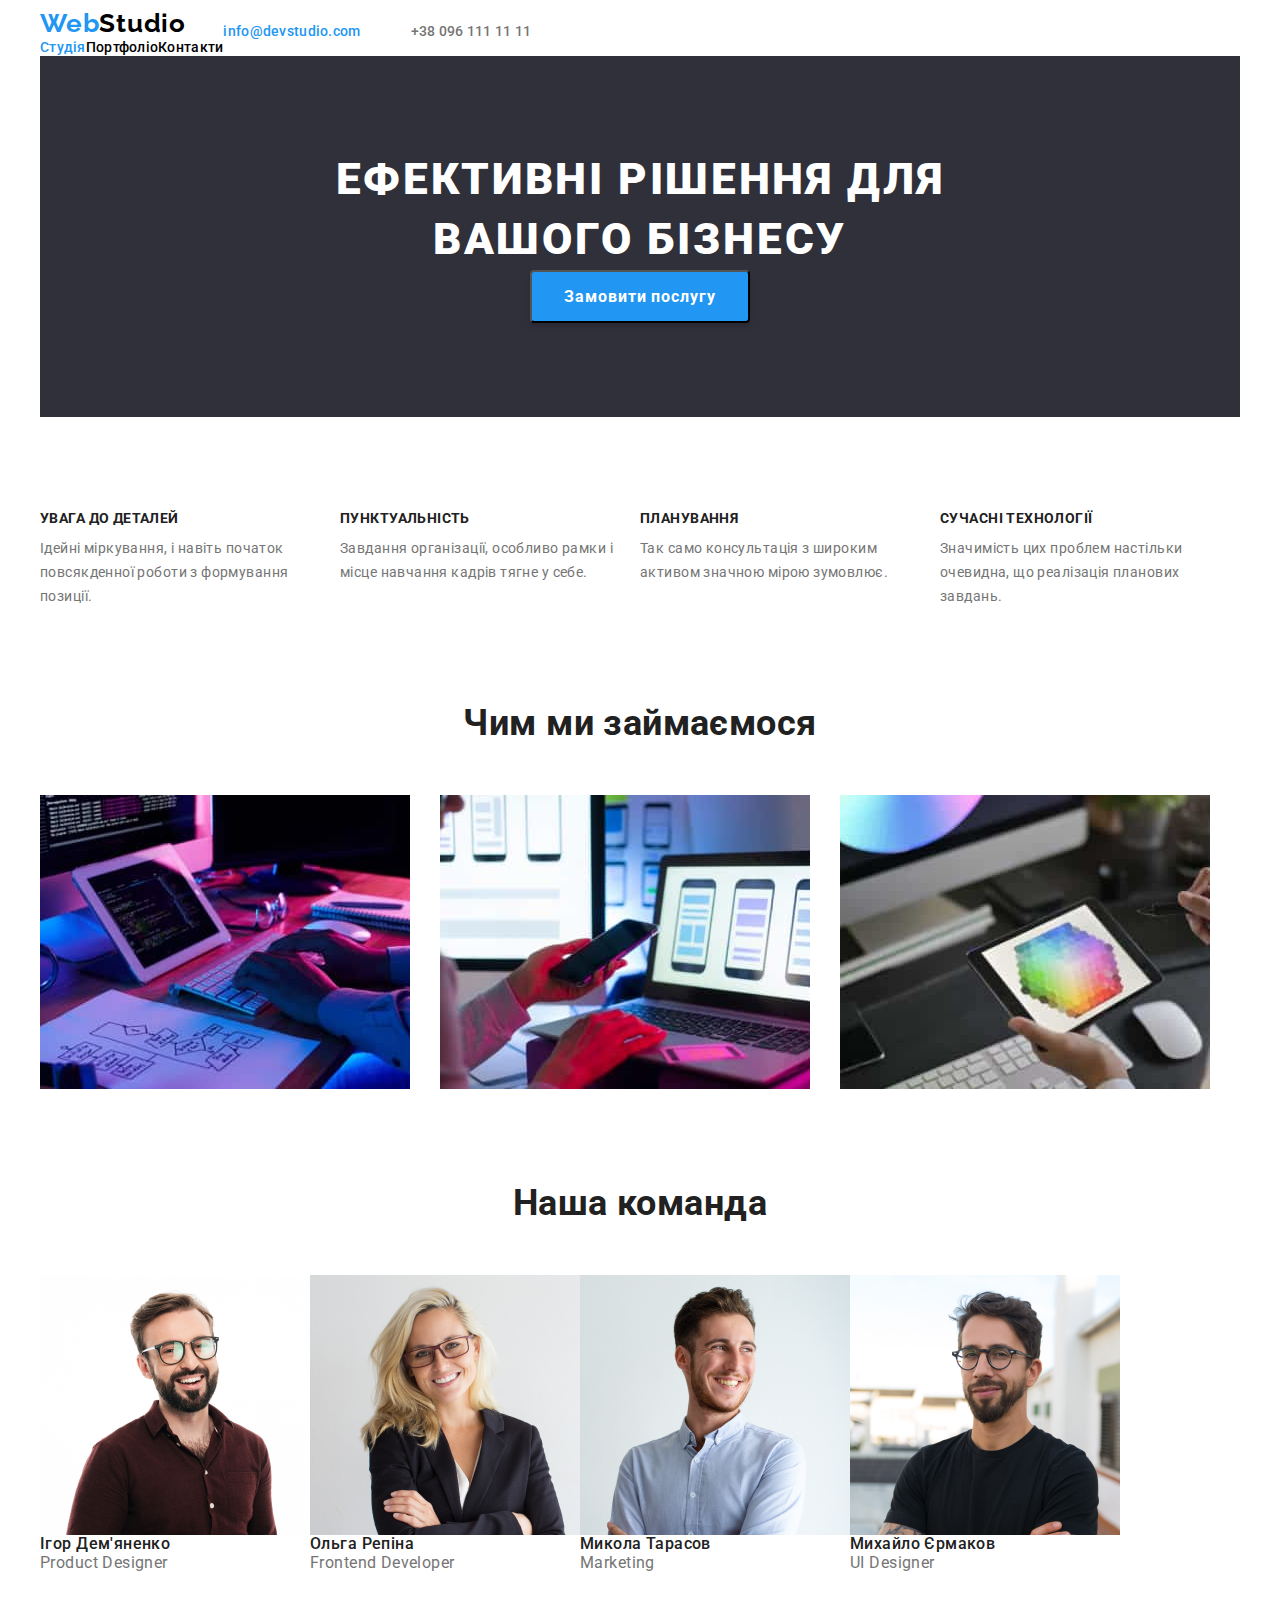
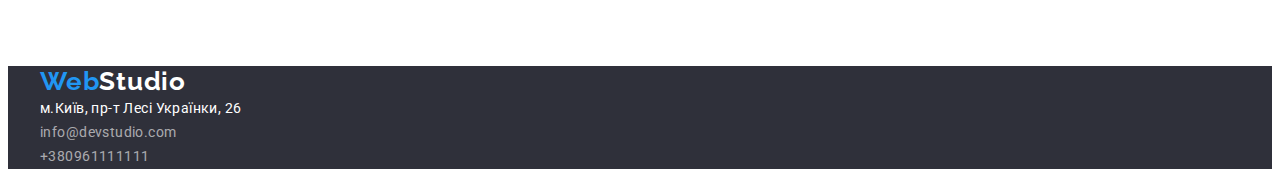
==== index.html @ 515afc16 "try to fix)" ====
<!DOCTYPE html>
<html lang="uk">
 <head>
    <meta charset="UTF-8">
    <meta http-equiv="X-UA-Compatible" content="IE=edge">
    <meta name="viewport" content="width=device-width, initial-scale=1.0">
    <title>WebStudio</title>
    <!-- Fons -->
    <link rel="preconnect" href="https://fonts.googleapis.com">
<link rel="preconnect" href="https://fonts.gstatic.com" crossorigin>
<link href="https://fonts.googleapis.com/css2?family=Raleway:wght@700&family=Roboto:wght@400;500;700;900&display=swap" rel="stylesheet">
    <!-- Normalize -->
    <link rel="stylesheet" href="https://cdnjs.cloudflare.com/ajax/libs/modern-normalize/1.1.0/modern-normalize.min.css"
     integrity="sha512-wpPYUAdjBVSE4KJnH1VR1HeZfpl1ub8YT/NKx4PuQ5NmX2tKuGu6U/JRp5y+Y8XG2tV+wKQpNHVUX03MfMFn9Q==" 
     crossorigin="anonymous" referrerpolicy="no-referrer" />
     <!-- Custom styles -->
     <link rel="stylesheet" href="./CSS/stylesheet.css">
     </head>

<body class="body">
    <header>
    <div class="header-container container">
    <nav>
        <a class="logo-link" href="/index.html">Web<span class="logo-header">Studio</span></a>
        <ul class="nav list">
            <li>
                <a class="contacts1" href="index.html">Студія</a>
            </li>
            <li>
                <a class="contacts" href="portfolio.html">Портфоліо</a>
            </li>
            <li>
                <a class="contacts" href="#">Контакти</a>
            </li>
        </ul>
    </nav>
    <ul class="nav header-container list">
        <li>
            <a class="contacts1 email" href="mailto:info@devstudio.com">info@devstudio.com</a>
        </li>
        <li>
            <a class="contacts2 phone" href="tel:+380961111111">+38 096 111 11 11</a>
        </li>
    </ul>
    </div>
   </header> 
   
   
   <main>
    <div class="container">
    <!-- Ефективні рішення -->
<section class="main-section">
    <h1 class="main-title"> ефективні рішення для вашого бізнесу</h1>
    <button class="main-button" type="button">Замовити послугу</button>
</section>
    <!-- Особливості Special-->
<section class="section">
    <h2 hidden>Наші особливості</h2>
    <ul class="list list-special">
        <li>
                <h3 class="second-title">увага до деталей</h3>
                <p class="text-1">Ідейні міркування, і навіть початок повсякденної роботи з формування позиції.</p>
        </li>
        <li>
                <h3 class="second-title">пунктуальність</h3>
                <p class="text-1">Завдання організації, особливо рамки і місце навчання кадрів тягне у себе.</p>
        </li>
        <li>
                <h3 class="second-title">планування</h3>
                <p class="text-1">Так само консультація з широким активом значною мірою зумовлює.</p>
        </li>
        <li>
                <h3 class="second-title">сучасні технології</h3>
                <p class="text-1">Значимість цих проблем настільки очевидна, що реалізація планових завдань.</p>
        </li>
    </ul>
    <!-- чим ми займаємося -->
</section>
   <h2 class="title title-about">Чим ми займаємося</h2>
   <ul class="list list-about">
    <li>
        <img src="./images/ipad.jpg" width="370" height="294" alt="айпад">
    </li>
    <li>
        <img src="./images/Phone_and_laptop.jpg" width="370" height="294" alt="телефон та лептоп">
    </li>
    <li>
        <img src="./images/pixel_ainbow.jpg" width="370" height="294" alt="райдуга">
    </li>
   </ul>
   <!-- Команда -->
<section class="section">
    <h2 class="title title-team">Наша команда</h2>
    <ul class="list list-team">
        <li>
              <img src="./images/igor.jpg" width="270" height="260" alt="Ігор Демяненко">  
              <h3 class="comand"> Ігор Дем'яненко</h3>
              <p class="comand-text">Product Designer</p>
        </li>
        <li>
              <img src="./images/olga.jpg" width="270" height="260" alt="Ольга Репіна">  
              <h3 class="comand"> Ольга Репіна</h3>
              <p class="comand-text">Frontend Developer</p>
        </li>
        <li>
              <img src="./images/mikola.jpg" width="270" height="260" alt="Микола Тарасов">  
              <h3 class="comand"> Микола Тарасов</h3>
              <p class="comand-text">Marketing</p>
        </li>
        <li>
              <img src="./images/mikhail.jpg" width="270" height="260" alt="Михайло Єрмаков">  
              <h3 class="comand"> Михайло Єрмаков</h3>
              <p class="comand-text">UI Designer</p>
        </li>
    </ul>
   </section>
   </div>
  </main>

  <!-- Футер -->
  <footer class="footer">
    <div class="container">
    <a class="footer-link" href="/index.html">Web<span class="logo-footer">Studio</span></a>
       <address class="address">
   <ul class="list">
       <li>
           <p class="address1">м.Київ, пр-т Лесі Українки, 26</p>
       </li>
       <li>
           <a class="contacts-footer" href="mailto:info@devstudio.com">info@devstudio.com</a>
       </li>
       <li>
           <a class="contacts-footer" href="tel:+380961111111">+380961111111</a>
       </li>
   </ul>
   </address>
   </div>
   </footer> 
</body>
</html>
---- CSS/stylesheet.css ----
:root{
    /* дефолт */
    --main-color: #212121; 
    --main-bg-color: #F5F5F5;
    --first-color: #000000;
    --second-color: #2196F3;
    --third-color: #fff;
    --little-color: #757575;
    --just-color: #2F303A;
    --main-button-background: #1B8CEB;
    --contacts-footer: rgba(255, 255, 255, 0.6);

    --indent: 30px;
    --itens: 3;
}

/* Start Reset */
h1,
h2,
h3,
h4,
p {margin: 0;
}
.list {
    list-style: none;
    padding: 0;
    margin: 0;
}
img {display: block;
}
/* End reset  */

.section{
    padding-top: 94px;
    padding-bottom: 94px;
}
.container{
    width: 1200px;
    padding-left: 15px;
    padding-right: 15px;
    margin-left: auto;
    margin-right: auto;
}
.body{
    font-family: 'Roboto',sans-serif;
    color: var(--main-color);
    background: var(--third-color);
    font-size: 14px;
    letter-spacing: 0.03em;
}
/* Header*/
.header-container{
   display: flex;
   align-items: center;
}

.nav{
    display: flex
}
.email{
    margin-right: 50px;
}
.phone{
    margin-right: 215px;
}

.nav-link:hover{
    text-decoration: underline;
    color: var(--little-color);
}

.nav-link:focus{
    color:var(--second-color) ;            
}

.contacts{
    font-weight: 500;
    font-size: 14px;
    line-height: 1.14;
    color: var(--first-color);
    text-decoration: none;
    list-style-type: none;
    letter-spacing: 0.02em;
}

.contacts1 {
    font-weight: 500;
    font-size: 14px;
    line-height: 1.14;
    color: var(--second-color);
    text-decoration: none;
    list-style-type: none;
    letter-spacing: 0.02em;
}

.contacts2 {
    font-weight: 500;
    font-size: 14px;
    line-height: 1.14;
    color: var(--little-color);
    text-decoration: none;
    list-style-type: none;
    letter-spacing: 0.02em;
}

.contacts:hover{
    color: var(--second-color);
}

.contacts:focus{
    color: var(--main-color);
}

.logo-link{ 
    font-family: 'Raleway',sans-serif;
    color: var(--second-color);
    font-weight: 700;
    font-size: 26px;
    line-height: 1.19;
    text-decoration: none;
    letter-spacing: 0.03em;
}

.logo-link::first-letter{
    font-size: 96px;  
}

.logo-header{
    font-family: 'Raleway',sans-serif;
    color: var(--first-color);
    letter-spacing: 0.03em;
}
/* .main-section */
.main-section{
    background-color:var(--just-color); 
    padding-top: 94px;
    padding-bottom: 94px;
}
.main-title{
    display: block;
    margin: auto;
    width: 696px;
    text-align: center;
    color: var(--third-color);
    text-transform: uppercase;
    font-weight: 900;
    font-size: 44px;
    line-height: 1.36;
    letter-spacing: 0.06em;
}
 /* Кнопка Замовити послугу  */
 .main-button{
    display: block;
    margin: 0 auto;
    color: var(--third-color);
    background-color: var(--second-color);
    box-shadow: 0px 4px 4px rgba(0, 0, 0, 0.15);
    border-radius: 4px;
    cursor: pointer;
    font-family: inherit;
    font-weight: 700;
    font-size: 16px;
    line-height: 1.87;
    letter-spacing: 0.06em;
    padding: 10px 32px;
    min-width: 216px;
    min-height: 50px;
}

.main-button:hover{
    background-color: var(--main-button-background);
}

.main-button:focus{
    background-color:var(--main-button-background);
}
/*особливості special */
.list-special{
    display: flex;
}
.second-title{
    display: flex;
    margin-right: 30px;
    width: 270px;
    color: var(--main-color);
    font-weight: 700;
    font-size: 14px;
    line-height: 1.14;
    text-transform: uppercase;
}

.text-1{
    margin-top: 10px;
    color:var(--little-color);
    font-weight: 400;
    font-size: 14px;
    line-height: 1.71;
}
/* чим займаємося */
.list-about{
    display: flex;
    flex-wrap: wrap;
    gap: var(--indent);
}
.title-about{
    text-align: center;
    margin-bottom: 50px;
}
/* команда */
.title-team{
    text-align: center;
    margin-bottom: 50px;
}
.list-team{
    display: flex;
}
.list-team:not(:last-child){
    margin-right: var(--indent);
}
.comand{
    color: var(--main-color);
    font-weight: 500;
    font-size: 16px;
    line-height: 1.18;
}

.comand-text{
    color: var(--little-color) ;
    font-weight: 400;
    font-size: 16px;
    line-height: 1.18;
}
/* Portfolio */
.portfolio{
    display: flex;
    flex-wrap: wrap;
    gap: 30px;
}
.third-title{
    color: var(--main-color);
    font-size: 18px;
    line-height: 2;
    letter-spacing: 0.06em;
}

.text-2{
    color:var(--little-color);
    font-size: 16px;
    line-height: 1.88;
    letter-spacing: 0.03em;
}

.list{
    list-style-type: none;
    text-decoration: none;
}

.title{
    color: var(--main-color);
    font-family: 'Roboto',sans-serif;
    font-size: 36px;
    line-height: 1.16;
}

.visually-hidden{
    display: none;
}

/* Кнопка Усі */
.btn-portfolio{
   display: flex;
   text-align: center;
   margin-bottom: 34px;
   justify-content: center;
}

.button1{
    color: var(--third-color);
    background-color: var(--second-color);
    border-radius: 4px;
    cursor: pointer;
    font-family: inherit;
    font-weight: 700;
    font-size: 16px;
    line-height: 1.87;
    letter-spacing: 0.06em;
}

.button1:hover{
    background-color: var(--main-button-background);
}

.button1:focus{
    background-color:var(--main-button-background);
}
/* Інші кнопки */
.button{
    color: var(--main-color);
    font-family: Inherit;
    font-weight: 500;
    font-size: 16px;
    line-height: 1.62;
    cursor: pointer;
}

.button:hover{
    color: var(--third-color);
    background-color: var(--main-button-background);
    box-shadow: var(--just-color)
}

.button:focus{
    color: var(--third-color);
    background-color: var(--main-button-background);
    box-shadow: var(--just-color);
}

.footer{
    background: var(--just-color);
    text-decoration: none;
    letter-spacing: 0.03em;
}

.footer-link{
    font-family: 'Raleway',sans-serif;
    color: var(--second-color);
    font-style: normal;
    font-weight: 700;
    font-size: 26px;
    line-height: 1.19;
    text-decoration: none;
    letter-spacing: 0.03em;
}

.logo-footer{
    font-family: 'Raleway',sans-serif;
    color: var(--third-color);
    letter-spacing: 0.03em;
}

.contacts-footer{
    color: var(--contacts-footer);
    font-style: normal;
    text-decoration: none;
    letter-spacing: 0.03em;
}

.contacts-footer:hover{
    color: var(--second-color);
}

.contacts-footer:focus{
    color: var(--main-color);
}

.address1{
font-style: normal;
letter-spacing: 0.03em;
}

.address{
    color: var(--third-color);
    font-weight: 400;
    font-size: 14px;
    line-height: 1.71;
    text-decoration: none;
    letter-spacing: 0.03em;
}
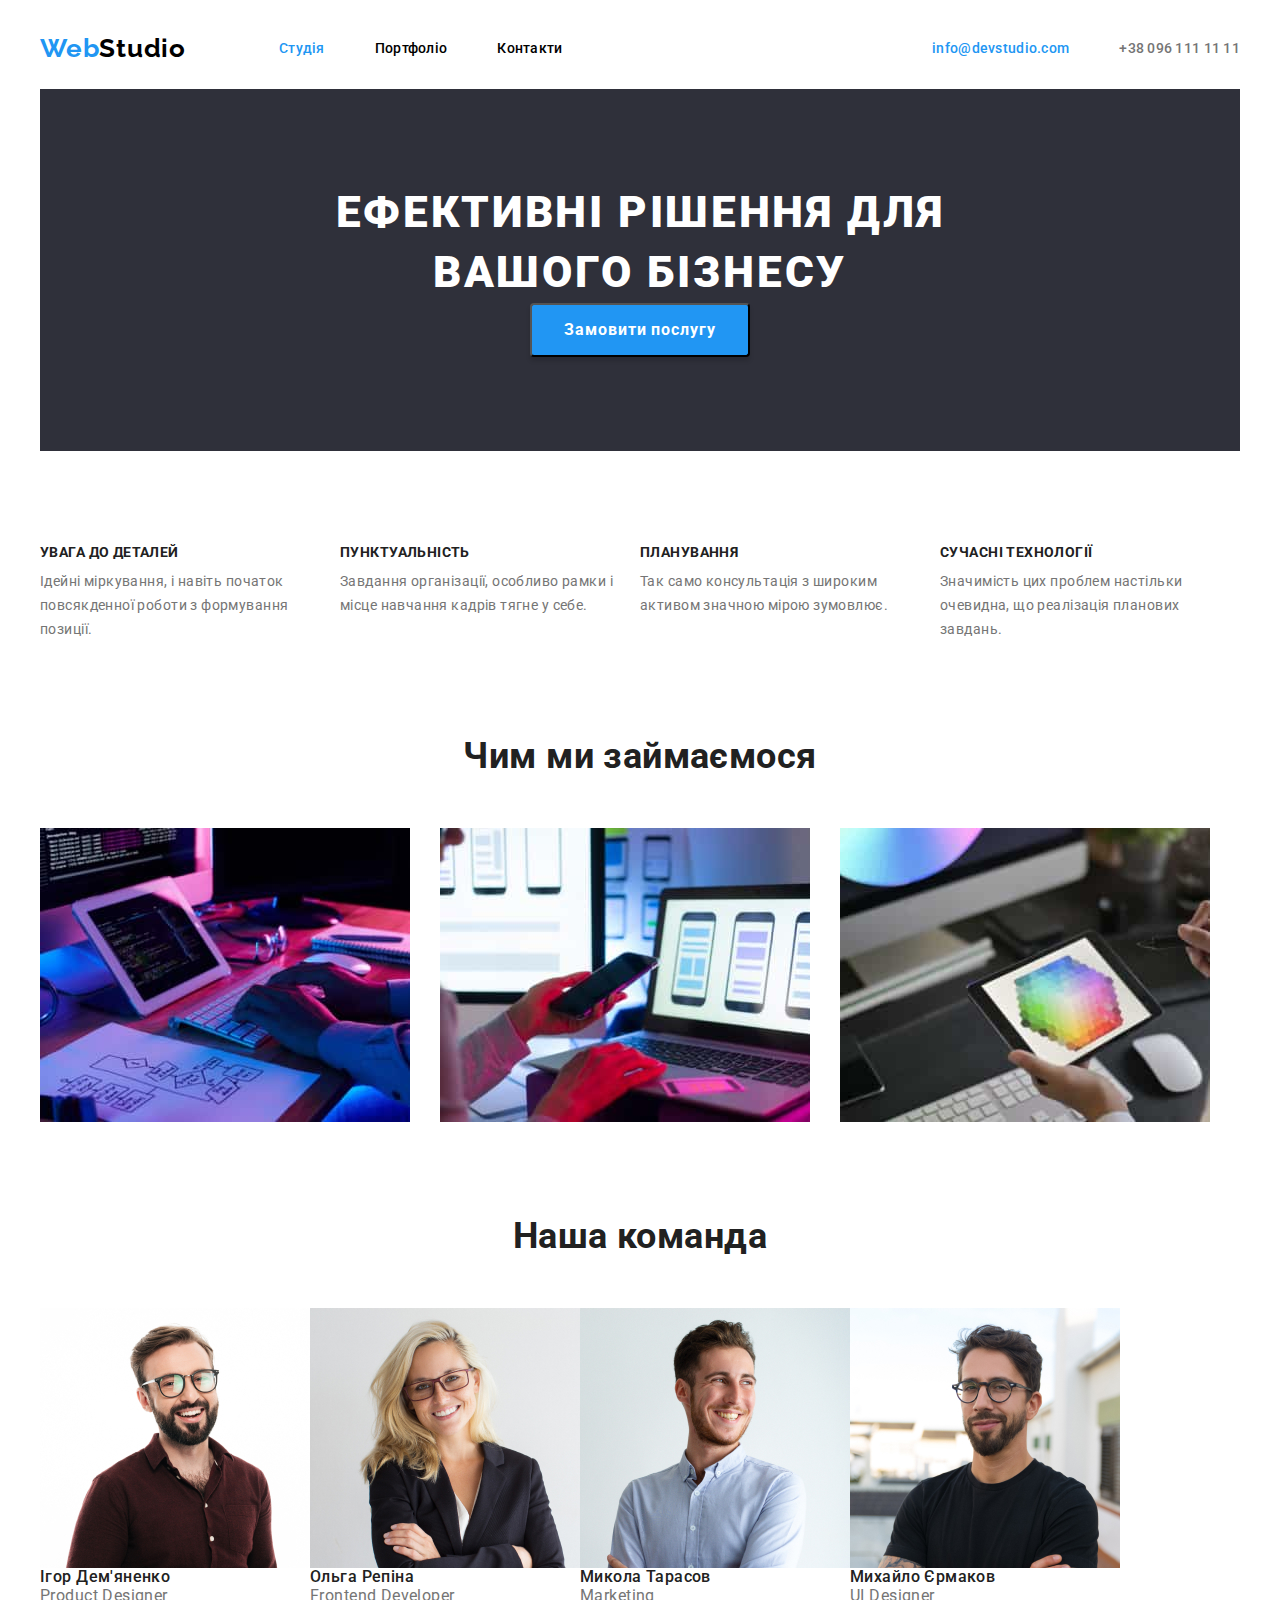
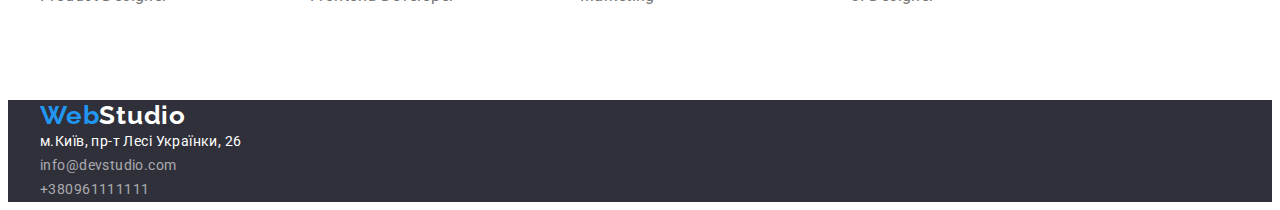
==== commit b42ba4f9: "header" ====
--- a/index.html
+++ b/index.html
@@ -19,30 +19,30 @@
 
 <body class="body">
     <header>
-    <div class="header-container container">
-    <nav>
-        <a class="logo-link" href="/index.html">Web<span class="logo-header">Studio</span></a>
-        <ul class="nav list">
-            <li>
-                <a class="contacts1" href="index.html">Студія</a>
-            </li>
-            <li>
-                <a class="contacts" href="portfolio.html">Портфоліо</a>
-            </li>
-            <li>
-                <a class="contacts" href="#">Контакти</a>
-            </li>
-        </ul>
-    </nav>
-    <ul class="nav header-container list">
-        <li>
-            <a class="contacts1 email" href="mailto:info@devstudio.com">info@devstudio.com</a>
-        </li>
-        <li>
-            <a class="contacts2 phone" href="tel:+380961111111">+38 096 111 11 11</a>
-        </li>
-    </ul>
-    </div>
+        <div class="container-navi container">
+            <nav class="site-navs">
+                <a class="logo-link" href="/index.html">Web<span class="logo-header">Studio</span></a>
+                <ul class="nav-list list">
+                    <li>
+                        <a class="contacts1" href="index.html">Студія</a>
+                    </li>
+                    <li>
+                        <a class="contacts" href="portfolio.html">Портфоліо</a>
+                    </li>
+                    <li>
+                        <a class="contacts" href="#">Контакти</a>
+                    </li>
+                </ul>
+            </nav>
+            <ul class="contacts-list list">
+                <li>
+                    <a class="contacts1" href="mailto:info@devstudio.com">info@devstudio.com</a>
+                </li>
+                <li>
+                    <a class="contacts2" href="tel:+380961111111">+38 096 111 11 11</a>
+                </li>
+            </ul>
+            </div>
    </header> 
    
    
--- a/CSS/stylesheet.css
+++ b/CSS/stylesheet.css
@@ -49,21 +49,40 @@
     font-size: 14px;
     letter-spacing: 0.03em;
 }
-/* Header*/
-.header-container{
-   display: flex;
-   align-items: center;
-}
-
-.nav{
-    display: flex
-}
-.email{
-    margin-right: 50px;
-}
-.phone{
-    margin-right: 215px;
-}
+img {
+    display: block;
+    max-width: 100%;
+}
+
+
+/* HEADER */
+
+.container-navi{
+    display: flex;
+    justify-content: space-between;
+    align-items: center;
+}
+.site-navs{
+    display: flex;
+    align-items: center;
+}
+.nav-list{
+    display: flex;
+    margin-left: 93px;
+    padding-top: 32px;
+    padding-bottom: 32px;
+}
+
+.nav-list :not(:first-child) {
+    margin-left: 50px;
+}
+
+.contacts-list{
+    display: flex;
+    align-items: center;
+    padding-bottom: 32px;
+    padding-top: 32px;
+}   
 
 .nav-link:hover{
     text-decoration: underline;
@@ -95,6 +114,7 @@
 }
 
 .contacts2 {
+    margin-left: 50px;
     font-weight: 500;
     font-size: 14px;
     line-height: 1.14;
@@ -120,10 +140,6 @@
     line-height: 1.19;
     text-decoration: none;
     letter-spacing: 0.03em;
-}
-
-.logo-link::first-letter{
-    font-size: 96px;  
 }
 
 .logo-header{
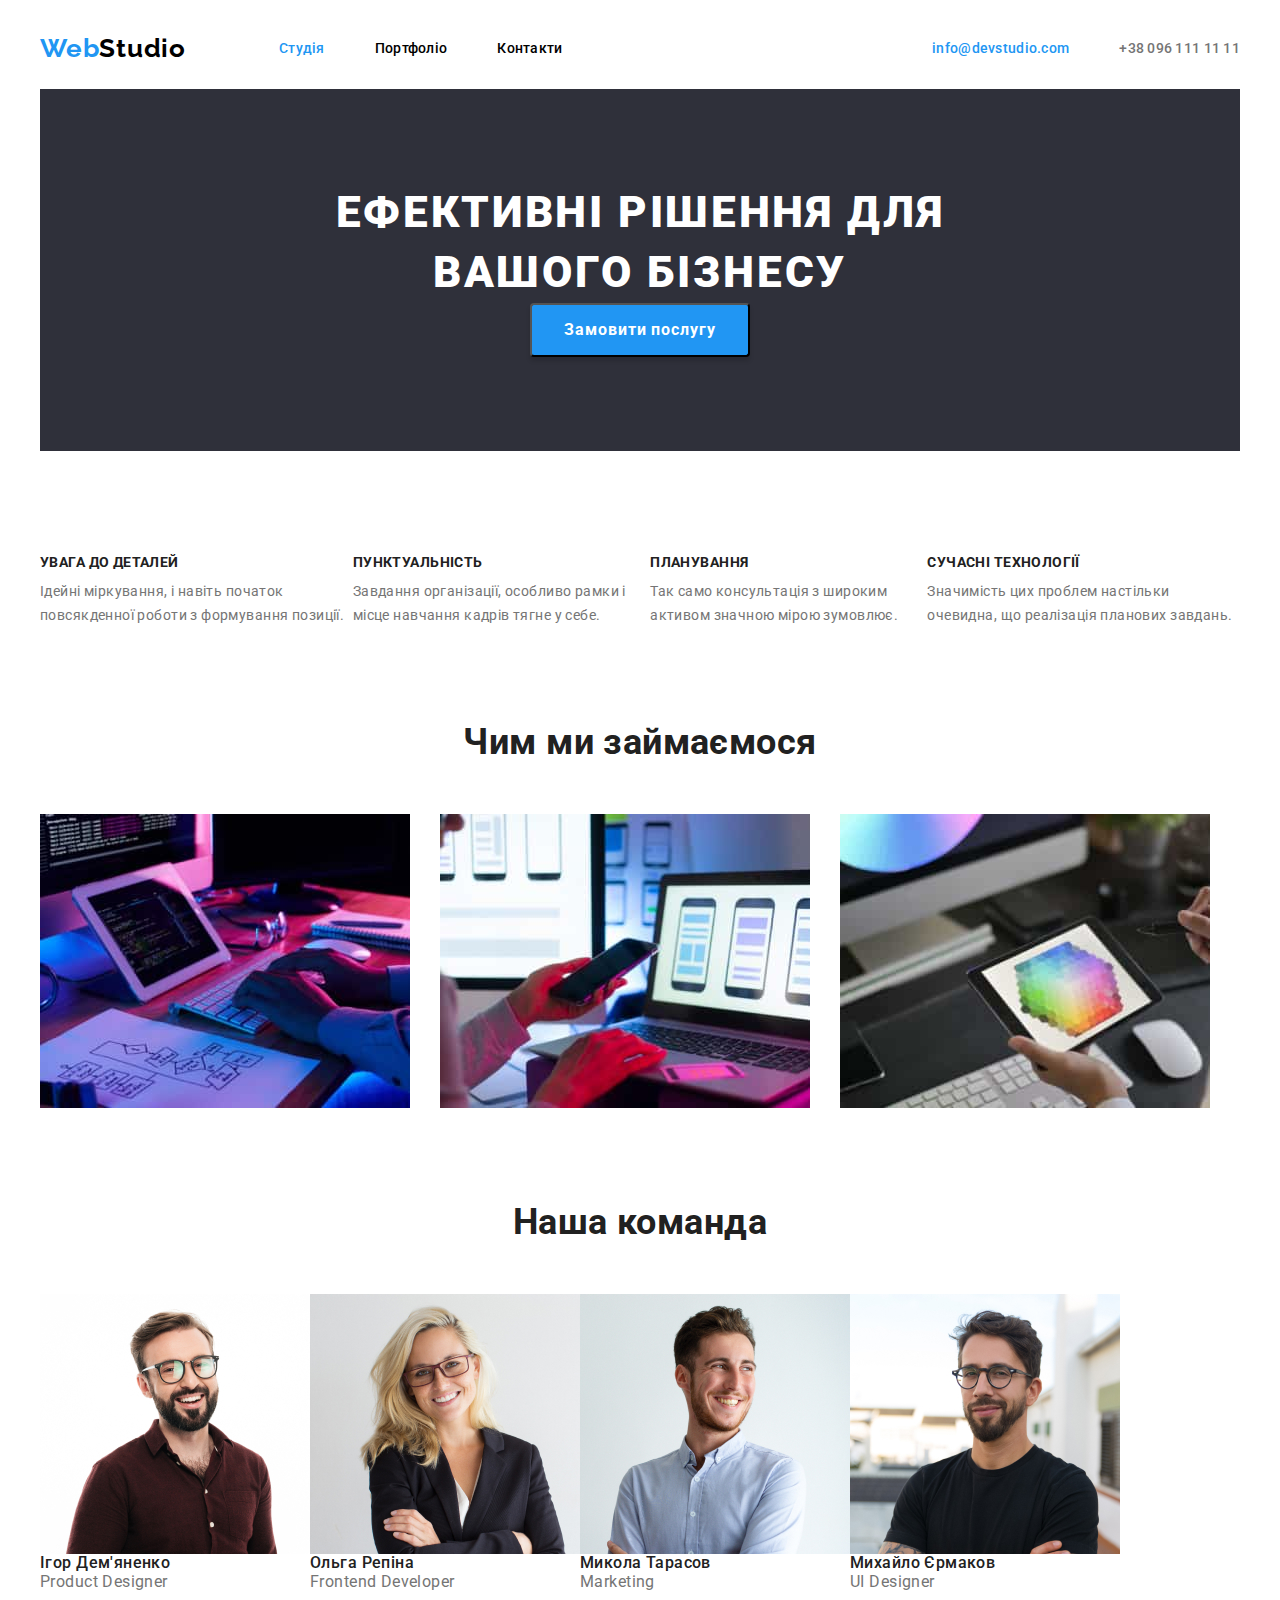
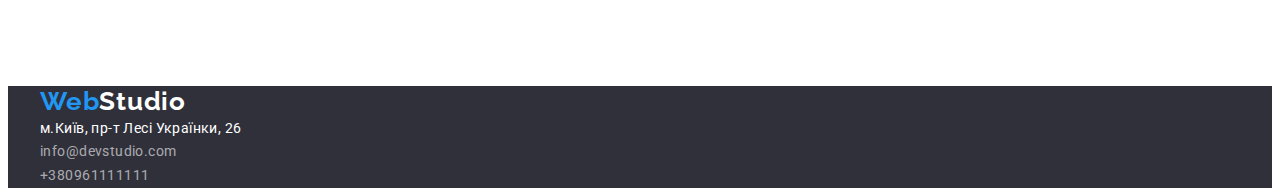
==== commit df5e3a82: "work" ====
--- a/index.html
+++ b/index.html
@@ -56,20 +56,20 @@
     <!-- Особливості Special-->
 <section class="section">
     <h2 hidden>Наші особливості</h2>
-    <ul class="list list-special">
-        <li>
+    <ul class="list-special list">
+        <li class="special-card">
                 <h3 class="second-title">увага до деталей</h3>
                 <p class="text-1">Ідейні міркування, і навіть початок повсякденної роботи з формування позиції.</p>
         </li>
-        <li>
+        <li class="special-card">
                 <h3 class="second-title">пунктуальність</h3>
                 <p class="text-1">Завдання організації, особливо рамки і місце навчання кадрів тягне у себе.</p>
         </li>
-        <li>
+        <li class="special-card">
                 <h3 class="second-title">планування</h3>
                 <p class="text-1">Так само консультація з широким активом значною мірою зумовлює.</p>
         </li>
-        <li>
+        <li class="special-card">
                 <h3 class="second-title">сучасні технології</h3>
                 <p class="text-1">Значимість цих проблем настільки очевидна, що реалізація планових завдань.</p>
         </li>
--- a/CSS/stylesheet.css
+++ b/CSS/stylesheet.css
@@ -82,15 +82,12 @@
     align-items: center;
     padding-bottom: 32px;
     padding-top: 32px;
-}   
-
-.nav-link:hover{
-    text-decoration: underline;
-    color: var(--little-color);
-}
-
-.nav-link:focus{
-    color:var(--second-color) ;            
+}  
+
+.header-link{
+    display: block;
+    padding-top: 32px;
+    padding-bottom: 32px;
 }
 
 .contacts{
@@ -102,6 +99,12 @@
     list-style-type: none;
     letter-spacing: 0.02em;
 }
+.contacts:hover{
+    color: var(--second-color);
+}
+.contacts:focus{
+    color: var(--main-color);
+}
 
 .contacts1 {
     font-weight: 500;
@@ -112,7 +115,12 @@
     list-style-type: none;
     letter-spacing: 0.02em;
 }
-
+.contacts1:hover{
+    color: var(--little-color);
+}
+.contacts1:focus{
+    color: var(--little-color);
+}
 .contacts2 {
     margin-left: 50px;
     font-weight: 500;
@@ -124,13 +132,6 @@
     letter-spacing: 0.02em;
 }
 
-.contacts:hover{
-    color: var(--second-color);
-}
-
-.contacts:focus{
-    color: var(--main-color);
-}
 
 .logo-link{ 
     font-family: 'Raleway',sans-serif;
@@ -195,9 +196,11 @@
 .list-special{
     display: flex;
 }
+.special-card{
+    gap: var(--indent);
+}
 .second-title{
-    display: flex;
-    margin-right: 30px;
+    padding-top: 10px;
     width: 270px;
     color: var(--main-color);
     font-weight: 700;
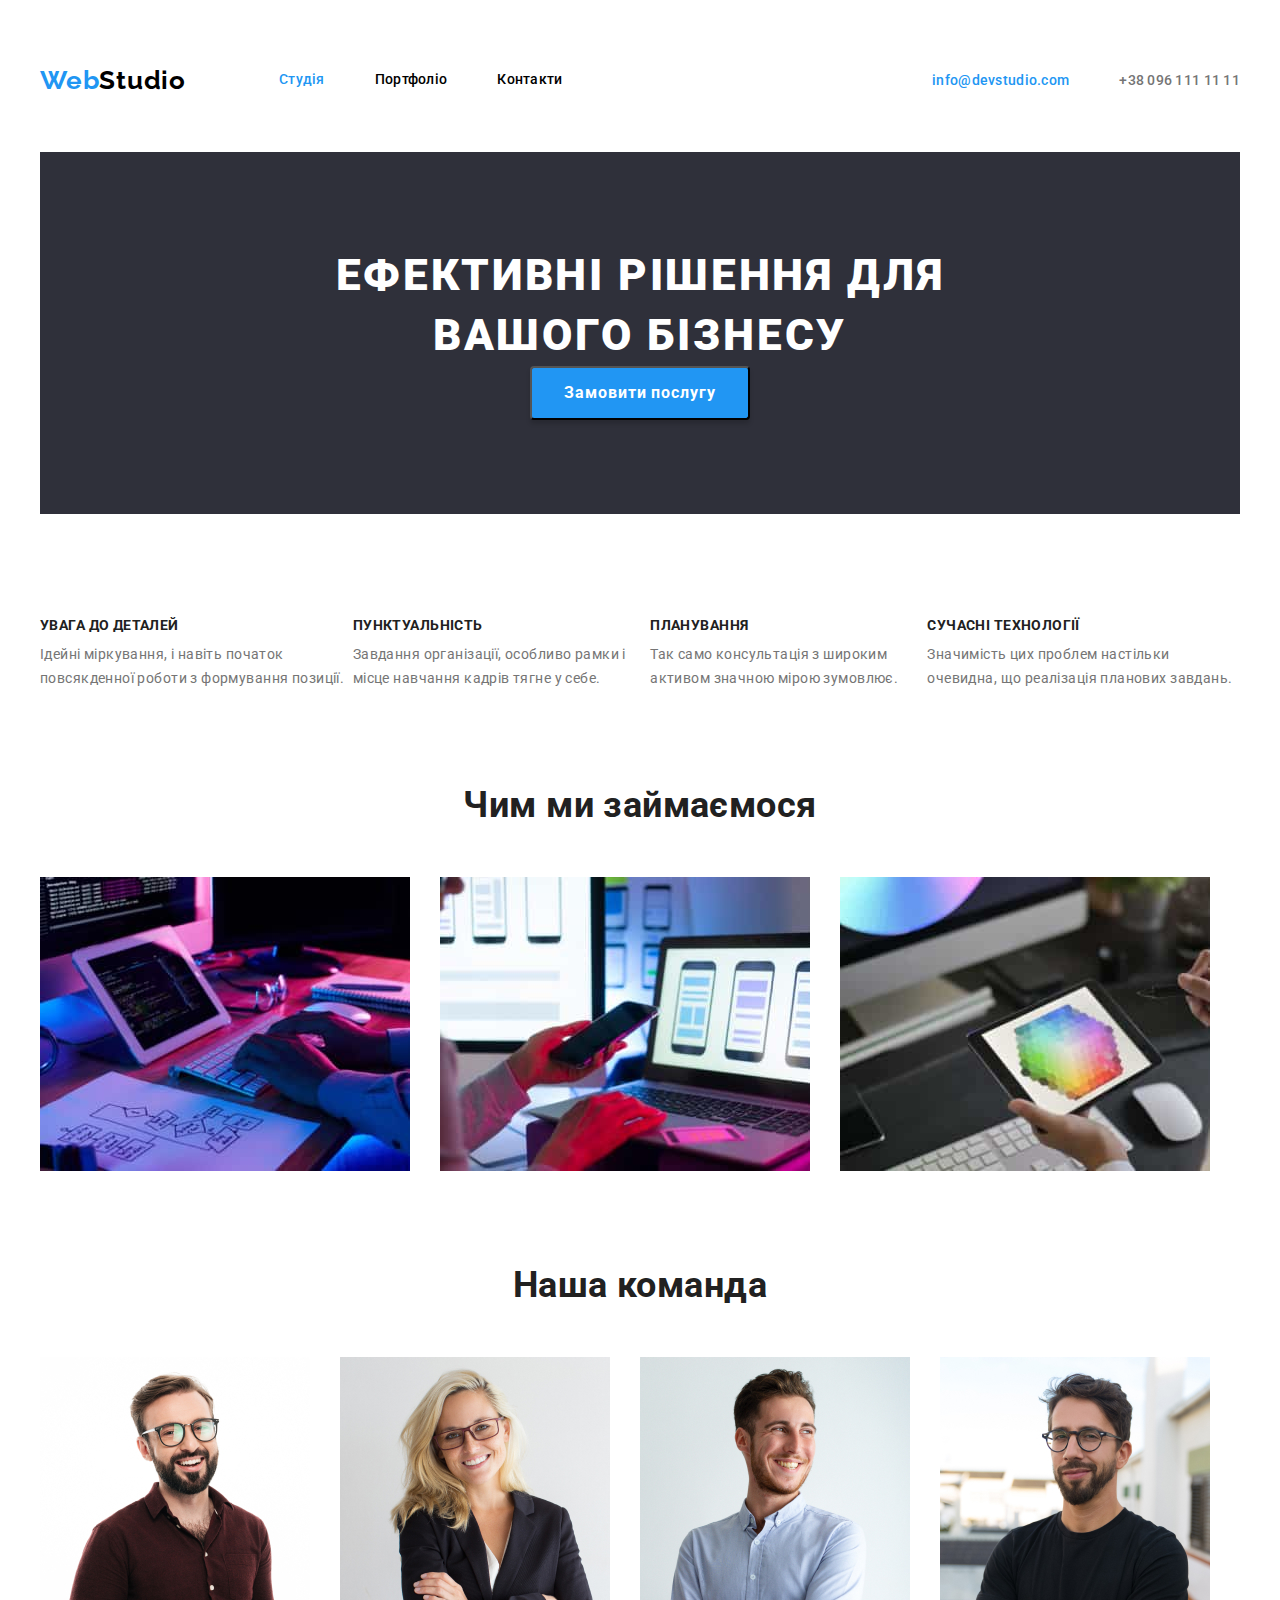
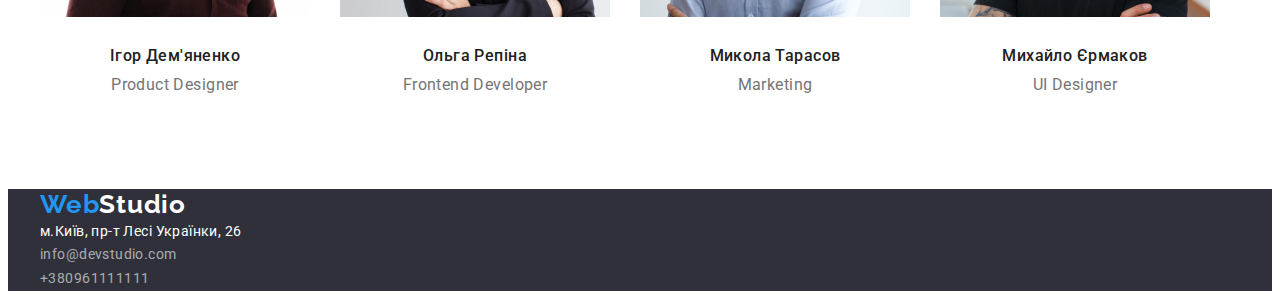
==== commit 374897a2: "index" ====
--- a/index.html
+++ b/index.html
@@ -24,13 +24,13 @@
                 <a class="logo-link" href="/index.html">Web<span class="logo-header">Studio</span></a>
                 <ul class="nav-list list">
                     <li>
-                        <a class="contacts1" href="index.html">Студія</a>
+                        <a class="header-link contacts1" href="index.html">Студія</a>
                     </li>
                     <li>
-                        <a class="contacts" href="portfolio.html">Портфоліо</a>
+                        <a class="header-link contacts" href="portfolio.html">Портфоліо</a>
                     </li>
                     <li>
-                        <a class="contacts" href="#">Контакти</a>
+                        <a class="header-link contacts" href="#">Контакти</a>
                     </li>
                 </ul>
             </nav>
@@ -92,22 +92,22 @@
 <section class="section">
     <h2 class="title title-team">Наша команда</h2>
     <ul class="list list-team">
-        <li>
+        <li class="team-card">
               <img src="./images/igor.jpg" width="270" height="260" alt="Ігор Демяненко">  
               <h3 class="comand"> Ігор Дем'яненко</h3>
               <p class="comand-text">Product Designer</p>
         </li>
-        <li>
+        <li class="team-card">
               <img src="./images/olga.jpg" width="270" height="260" alt="Ольга Репіна">  
               <h3 class="comand"> Ольга Репіна</h3>
               <p class="comand-text">Frontend Developer</p>
         </li>
-        <li>
+        <li class="team-card">
               <img src="./images/mikola.jpg" width="270" height="260" alt="Микола Тарасов">  
               <h3 class="comand"> Микола Тарасов</h3>
               <p class="comand-text">Marketing</p>
         </li>
-        <li>
+        <li class="team-card">
               <img src="./images/mikhail.jpg" width="270" height="260" alt="Михайло Єрмаков">  
               <h3 class="comand"> Михайло Єрмаков</h3>
               <p class="comand-text">UI Designer</p>
--- a/CSS/stylesheet.css
+++ b/CSS/stylesheet.css
@@ -234,10 +234,12 @@
 .list-team{
     display: flex;
 }
-.list-team:not(:last-child){
+.team-card:not(:last-child){
     margin-right: var(--indent);
 }
 .comand{
+    padding-top: 30px;
+    text-align: center;
     color: var(--main-color);
     font-weight: 500;
     font-size: 16px;
@@ -245,6 +247,8 @@
 }
 
 .comand-text{
+    padding-top: 10px;
+    text-align: center;
     color: var(--little-color) ;
     font-weight: 400;
     font-size: 16px;
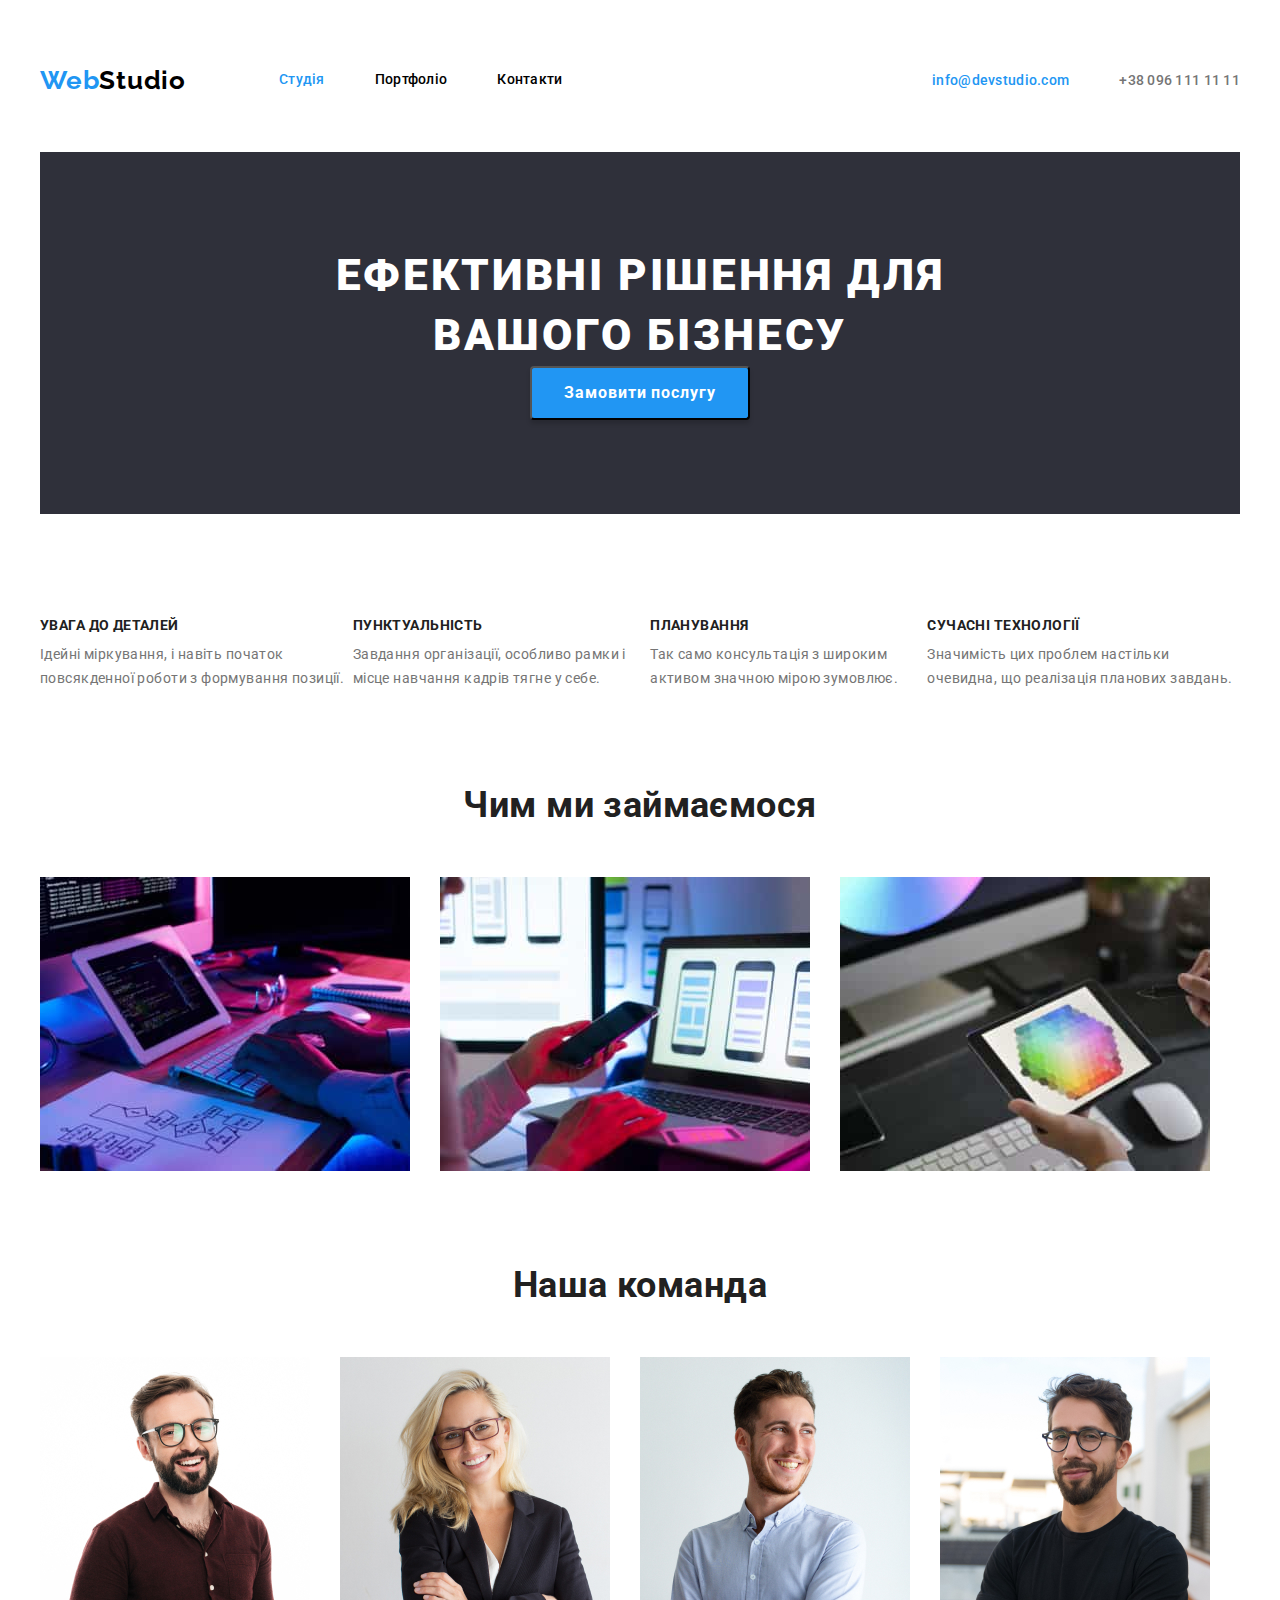
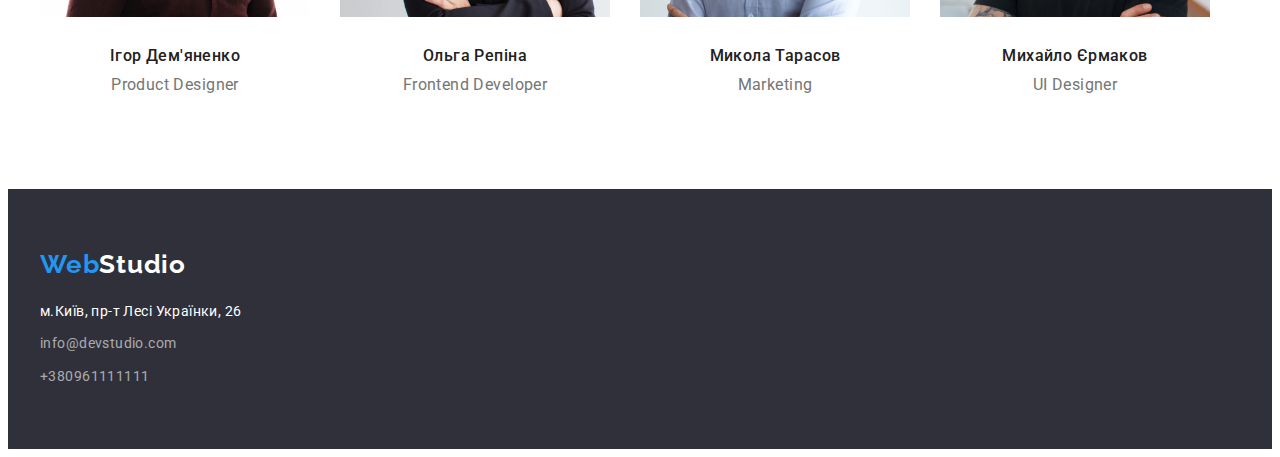
==== commit 3303e7c8: "index final" ====
--- a/index.html
+++ b/index.html
@@ -119,17 +119,17 @@
 
   <!-- Футер -->
   <footer class="footer">
-    <div class="container">
+    <div class="footer-elements container">
     <a class="footer-link" href="/index.html">Web<span class="logo-footer">Studio</span></a>
        <address class="address">
    <ul class="list">
-       <li>
+       <li class="footer-links">
            <p class="address1">м.Київ, пр-т Лесі Українки, 26</p>
        </li>
-       <li>
+       <li class="footer-links">
            <a class="contacts-footer" href="mailto:info@devstudio.com">info@devstudio.com</a>
        </li>
-       <li>
+       <li class="footer-links">
            <a class="contacts-footer" href="tel:+380961111111">+380961111111</a>
        </li>
    </ul>
--- a/CSS/stylesheet.css
+++ b/CSS/stylesheet.css
@@ -345,6 +345,19 @@
     letter-spacing: 0.03em;
 }
 
+/* FOOTER */
+.footer-elements{
+    padding-top: 60px;
+    padding-bottom: 60px;
+}
+
+.footer-links:not(:last-child){
+        margin-bottom: 9px;
+}
+.footer-links:first-child{
+    padding-top: 20px;
+}
+
 .footer-link{
     font-family: 'Raleway',sans-serif;
     color: var(--second-color);
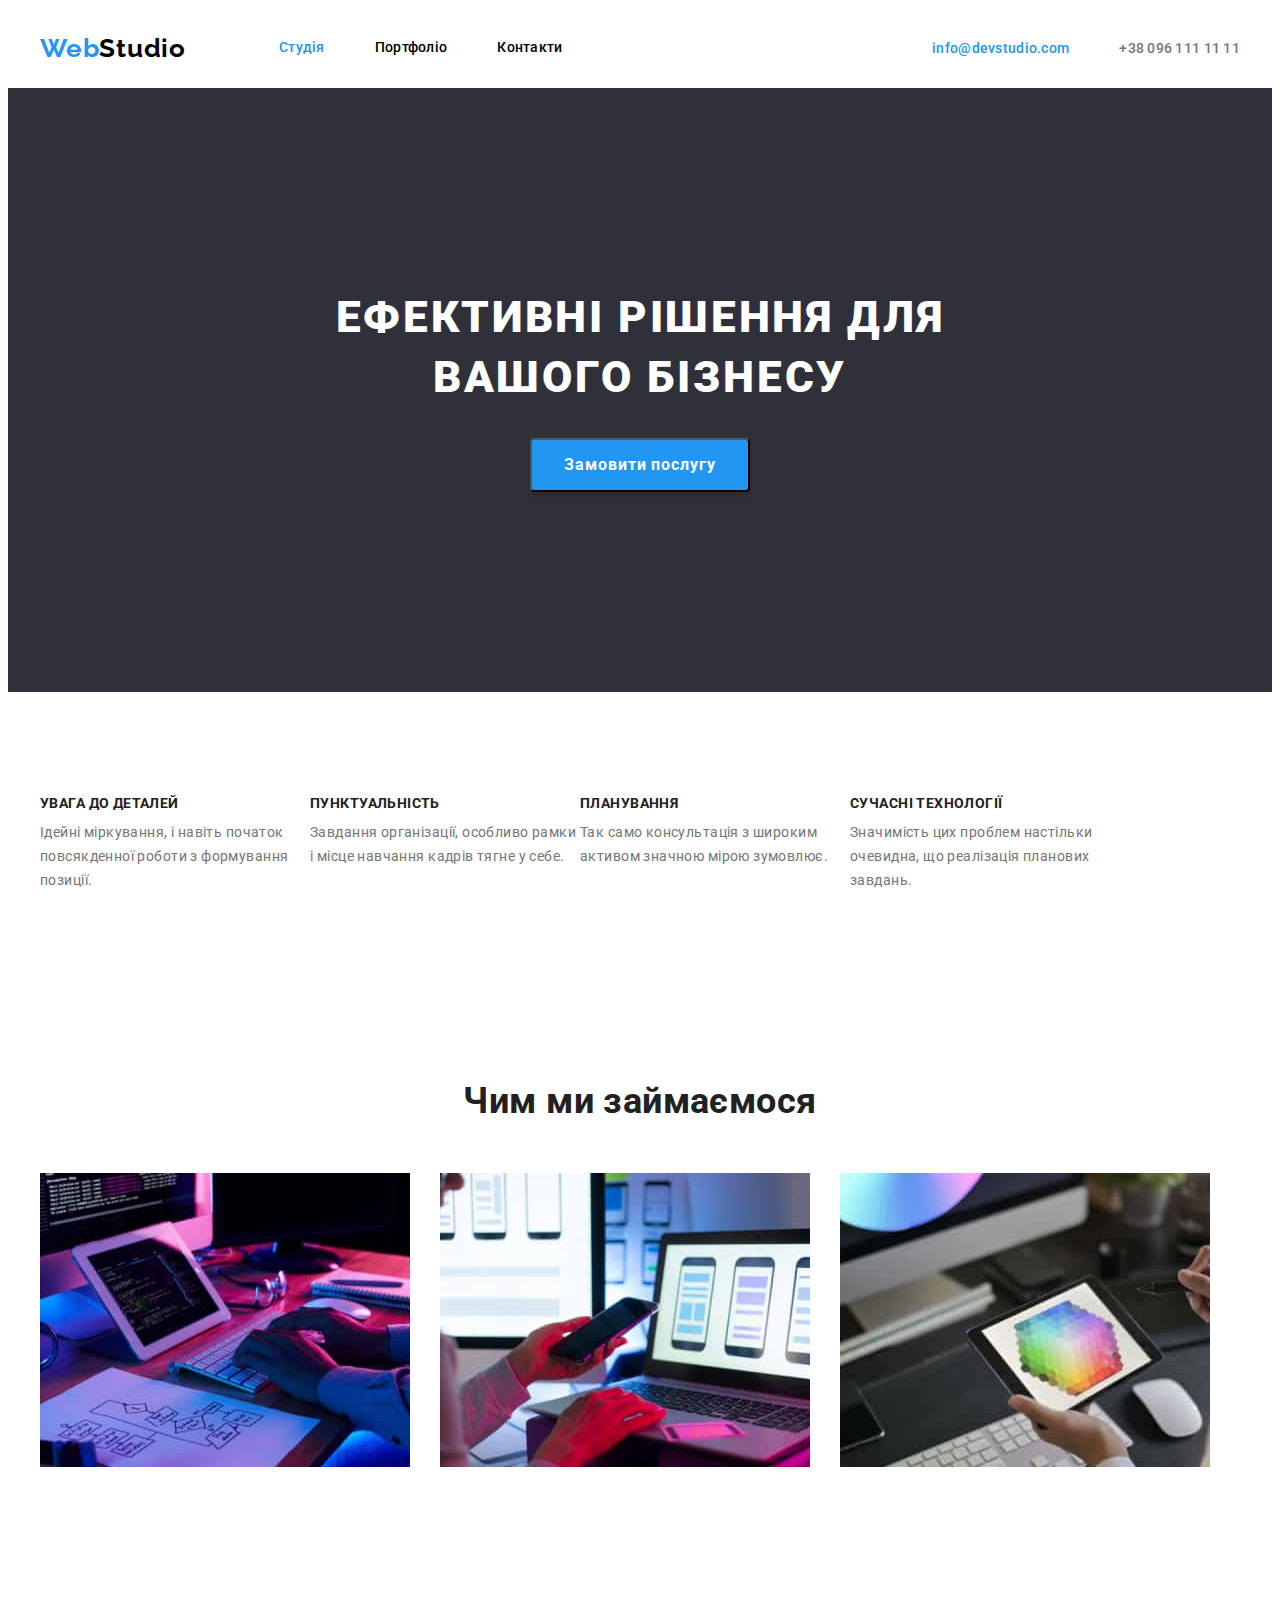
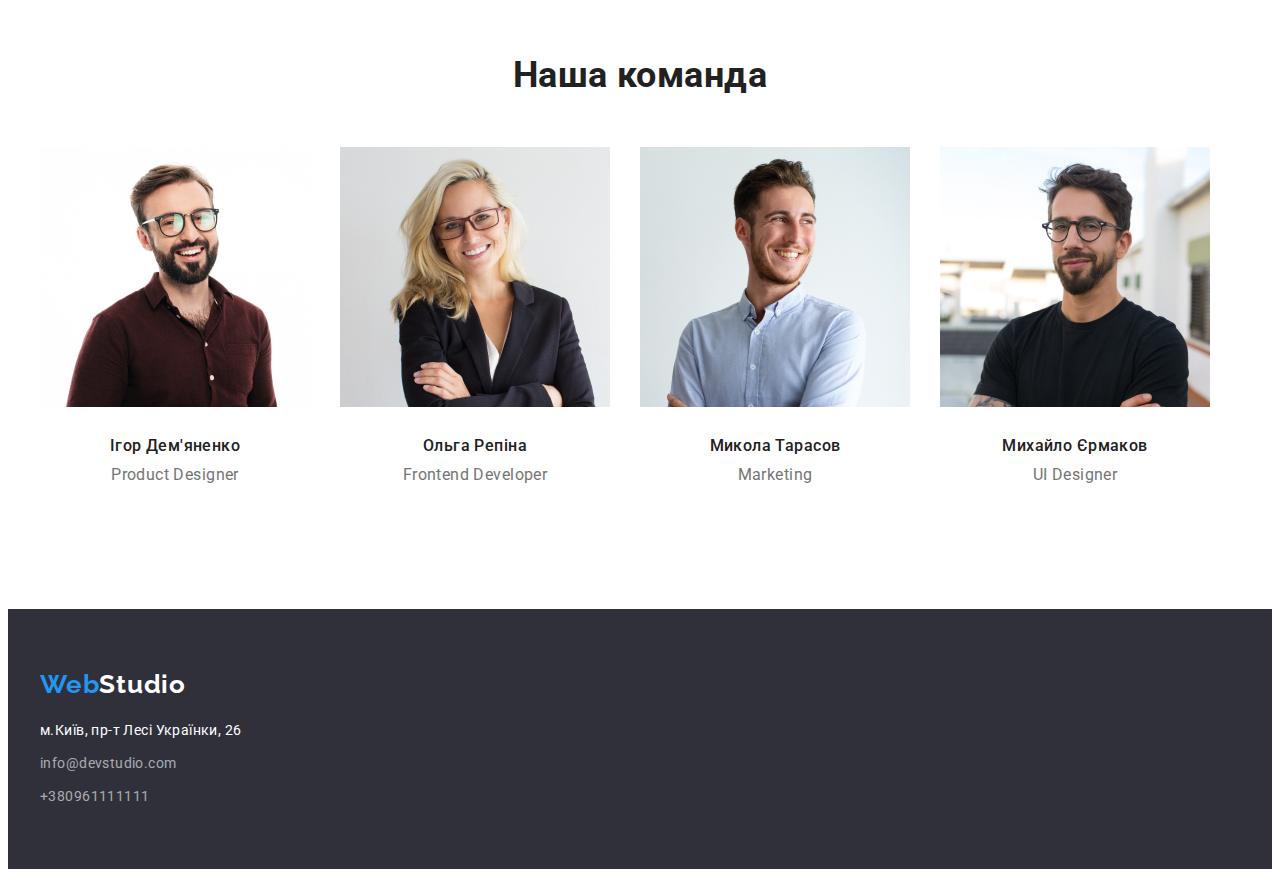
==== commit 9b0f7809: "without line" ====
--- a/index.html
+++ b/index.html
@@ -36,25 +36,26 @@
             </nav>
             <ul class="contacts-list list">
                 <li>
-                    <a class="contacts1" href="mailto:info@devstudio.com">info@devstudio.com</a>
+                    <a class="contacts-m-t contacts1" href="mailto:info@devstudio.com">info@devstudio.com</a>
                 </li>
                 <li>
-                    <a class="contacts2" href="tel:+380961111111">+38 096 111 11 11</a>
+                    <a class="contacts-m-t contacts2" href="tel:+380961111111">+38 096 111 11 11</a>
                 </li>
             </ul>
             </div>
    </header> 
    
-   
-   <main>
-    <div class="container">
+    <main>
     <!-- Ефективні рішення -->
 <section class="main-section">
+    <div class="container">
     <h1 class="main-title"> ефективні рішення для вашого бізнесу</h1>
     <button class="main-button" type="button">Замовити послугу</button>
+    </div>
 </section>
     <!-- Особливості Special-->
 <section class="section">
+    <div class="container">
     <h2 hidden>Наші особливості</h2>
     <ul class="list-special list">
         <li class="special-card">
@@ -74,8 +75,11 @@
                 <p class="text-1">Значимість цих проблем настільки очевидна, що реалізація планових завдань.</p>
         </li>
     </ul>
-    <!-- чим ми займаємося -->
-</section>
+    </div>
+    </section>
+<!-- чим ми займаємося -->
+<section class="section">
+    <div class="container">
    <h2 class="title title-about">Чим ми займаємося</h2>
    <ul class="list list-about">
     <li>
@@ -88,38 +92,45 @@
         <img src="./images/pixel_ainbow.jpg" width="370" height="294" alt="райдуга">
     </li>
    </ul>
+</div>
+</section>
    <!-- Команда -->
 <section class="section">
+    <div class="container">
     <h2 class="title title-team">Наша команда</h2>
     <ul class="list list-team">
         <li class="team-card">
               <img src="./images/igor.jpg" width="270" height="260" alt="Ігор Демяненко">  
-              <h3 class="comand"> Ігор Дем'яненко</h3>
+              <div class="comand-h-p"><h3 class="comand"> Ігор Дем'яненко</h3>
               <p class="comand-text">Product Designer</p>
-        </li>
+            </div>
+            </li>
         <li class="team-card">
               <img src="./images/olga.jpg" width="270" height="260" alt="Ольга Репіна">  
-              <h3 class="comand"> Ольга Репіна</h3>
+              <div class="comand-h-p"><h3 class="comand"> Ольга Репіна</h3>
               <p class="comand-text">Frontend Developer</p>
-        </li>
+            </div>
+            </li>
         <li class="team-card">
               <img src="./images/mikola.jpg" width="270" height="260" alt="Микола Тарасов">  
-              <h3 class="comand"> Микола Тарасов</h3>
+              <div class="comand-h-p"><h3 class="comand"> Микола Тарасов</h3>
               <p class="comand-text">Marketing</p>
-        </li>
+            </div>
+            </li>
         <li class="team-card">
               <img src="./images/mikhail.jpg" width="270" height="260" alt="Михайло Єрмаков">  
-              <h3 class="comand"> Михайло Єрмаков</h3>
+              <div class="comand-h-p"><h3 class="comand"> Михайло Єрмаков</h3>
               <p class="comand-text">UI Designer</p>
+            </div>
         </li>
     </ul>
+    </div>
    </section>
-   </div>
-  </main>
+   </main>
 
   <!-- Футер -->
   <footer class="footer">
-    <div class="footer-elements container">
+    <div class="container">
     <a class="footer-link" href="/index.html">Web<span class="logo-footer">Studio</span></a>
        <address class="address">
    <ul class="list">
--- a/CSS/stylesheet.css
+++ b/CSS/stylesheet.css
@@ -1,6 +1,6 @@
 
 :root{
-    /* дефолт */
+    /* DEFOLT */
     --main-color: #212121; 
     --main-bg-color: #F5F5F5;
     --first-color: #000000;
@@ -9,6 +9,7 @@
     --little-color: #757575;
     --just-color: #2F303A;
     --main-button-background: #1B8CEB;
+    --portfolio-border: #EEEEEE;
     --contacts-footer: rgba(255, 255, 255, 0.6);
 
     --indent: 30px;
@@ -31,6 +32,7 @@
 }
 /* End reset  */
 
+ /* STYLES */
 .section{
     padding-top: 94px;
     padding-bottom: 94px;
@@ -69,8 +71,6 @@
 .nav-list{
     display: flex;
     margin-left: 93px;
-    padding-top: 32px;
-    padding-bottom: 32px;
 }
 
 .nav-list :not(:first-child) {
@@ -80,9 +80,12 @@
 .contacts-list{
     display: flex;
     align-items: center;
+}  
+
+ .contacts-m-t{
     padding-bottom: 32px;
     padding-top: 32px;
-}  
+ }
 
 .header-link{
     display: block;
@@ -131,7 +134,6 @@
     list-style-type: none;
     letter-spacing: 0.02em;
 }
-
 
 .logo-link{ 
     font-family: 'Raleway',sans-serif;
@@ -151,12 +153,13 @@
 /* .main-section */
 .main-section{
     background-color:var(--just-color); 
-    padding-top: 94px;
-    padding-bottom: 94px;
+    padding-top: 200px;
+    padding-bottom: 200px;
 }
 .main-title{
     display: block;
     margin: auto;
+    padding-bottom: 30px;
     width: 696px;
     text-align: center;
     color: var(--third-color);
@@ -192,6 +195,7 @@
 .main-button:focus{
     background-color:var(--main-button-background);
 }
+
 /*особливості special */
 .list-special{
     display: flex;
@@ -212,10 +216,12 @@
 .text-1{
     margin-top: 10px;
     color:var(--little-color);
+    width: 270px;
     font-weight: 400;
     font-size: 14px;
     line-height: 1.71;
 }
+
 /* чим займаємося */
 .list-about{
     display: flex;
@@ -226,6 +232,7 @@
     text-align: center;
     margin-bottom: 50px;
 }
+
 /* команда */
 .title-team{
     text-align: center;
@@ -233,12 +240,16 @@
 }
 .list-team{
     display: flex;
-}
-.team-card:not(:last-child){
-    margin-right: var(--indent);
+    flex-wrap: wrap;
+    gap: 30px;
+}
+
+.comand-h-p{
+    padding-top: 30px;
+    padding-bottom: 30px;
 }
 .comand{
-    padding-top: 30px;
+    margin-bottom: 10px;
     text-align: center;
     color: var(--main-color);
     font-weight: 500;
@@ -247,18 +258,25 @@
 }
 
 .comand-text{
-    padding-top: 10px;
     text-align: center;
     color: var(--little-color) ;
     font-weight: 400;
     font-size: 16px;
     line-height: 1.18;
 }
+
 /* Portfolio */
 .portfolio{
     display: flex;
     flex-wrap: wrap;
     gap: 30px;
+    flex-basis: calc(100% / 3 - 30px);
+    }
+
+.port-text{
+    padding: 20px 24px;
+    border: 1px solid var(--portfolio-border);
+    border-top: none;
 }
 .third-title{
     color: var(--main-color);
@@ -290,23 +308,33 @@
     display: none;
 }
 
-/* Кнопка Усі */
+/* Кнопки Портфоліо */
 .btn-portfolio{
    display: flex;
+   justify-content: center;
    text-align: center;
    margin-bottom: 34px;
-   justify-content: center;
-}
-
+}
+
+.btn-item:not(:last-child){
+    margin-right: 8px;
+}
+
+.btn-item{
+    margin-bottom: 16px;
+}
+/* Кнопка Усі */
 .button1{
+    padding: 6px 25px;
     color: var(--third-color);
     background-color: var(--second-color);
     border-radius: 4px;
+    border: none;
     cursor: pointer;
     font-family: inherit;
-    font-weight: 700;
-    font-size: 16px;
-    line-height: 1.87;
+    font-weight: 500;
+    font-size: 16px;
+    line-height: 1.62;
     letter-spacing: 0.06em;
 }
 
@@ -315,16 +343,20 @@
 }
 
 .button1:focus{
-    background-color:var(--main-button-background);
-}
+    background-color: var(--main-button-background);
+}
+
 /* Інші кнопки */
 .button{
-    color: var(--main-color);
+    padding: 6px 22px;
+    color: var(--main-color);
+    border-radius: 4px;
+    border: none;
+    cursor: pointer;
     font-family: Inherit;
     font-weight: 500;
     font-size: 16px;
-    line-height: 1.62;
-    cursor: pointer;
+    line-height: 1.62;    
 }
 
 .button:hover{
@@ -339,23 +371,20 @@
     box-shadow: var(--just-color);
 }
 
+/* FOOTER */
 .footer{
     background: var(--just-color);
     text-decoration: none;
     letter-spacing: 0.03em;
-}
-
-/* FOOTER */
-.footer-elements{
     padding-top: 60px;
     padding-bottom: 60px;
 }
 
 .footer-links:not(:last-child){
-        margin-bottom: 9px;
+    margin-bottom: 9px;
 }
 .footer-links:first-child{
-    padding-top: 20px;
+    margin-top: 20px;
 }
 
 .footer-link{
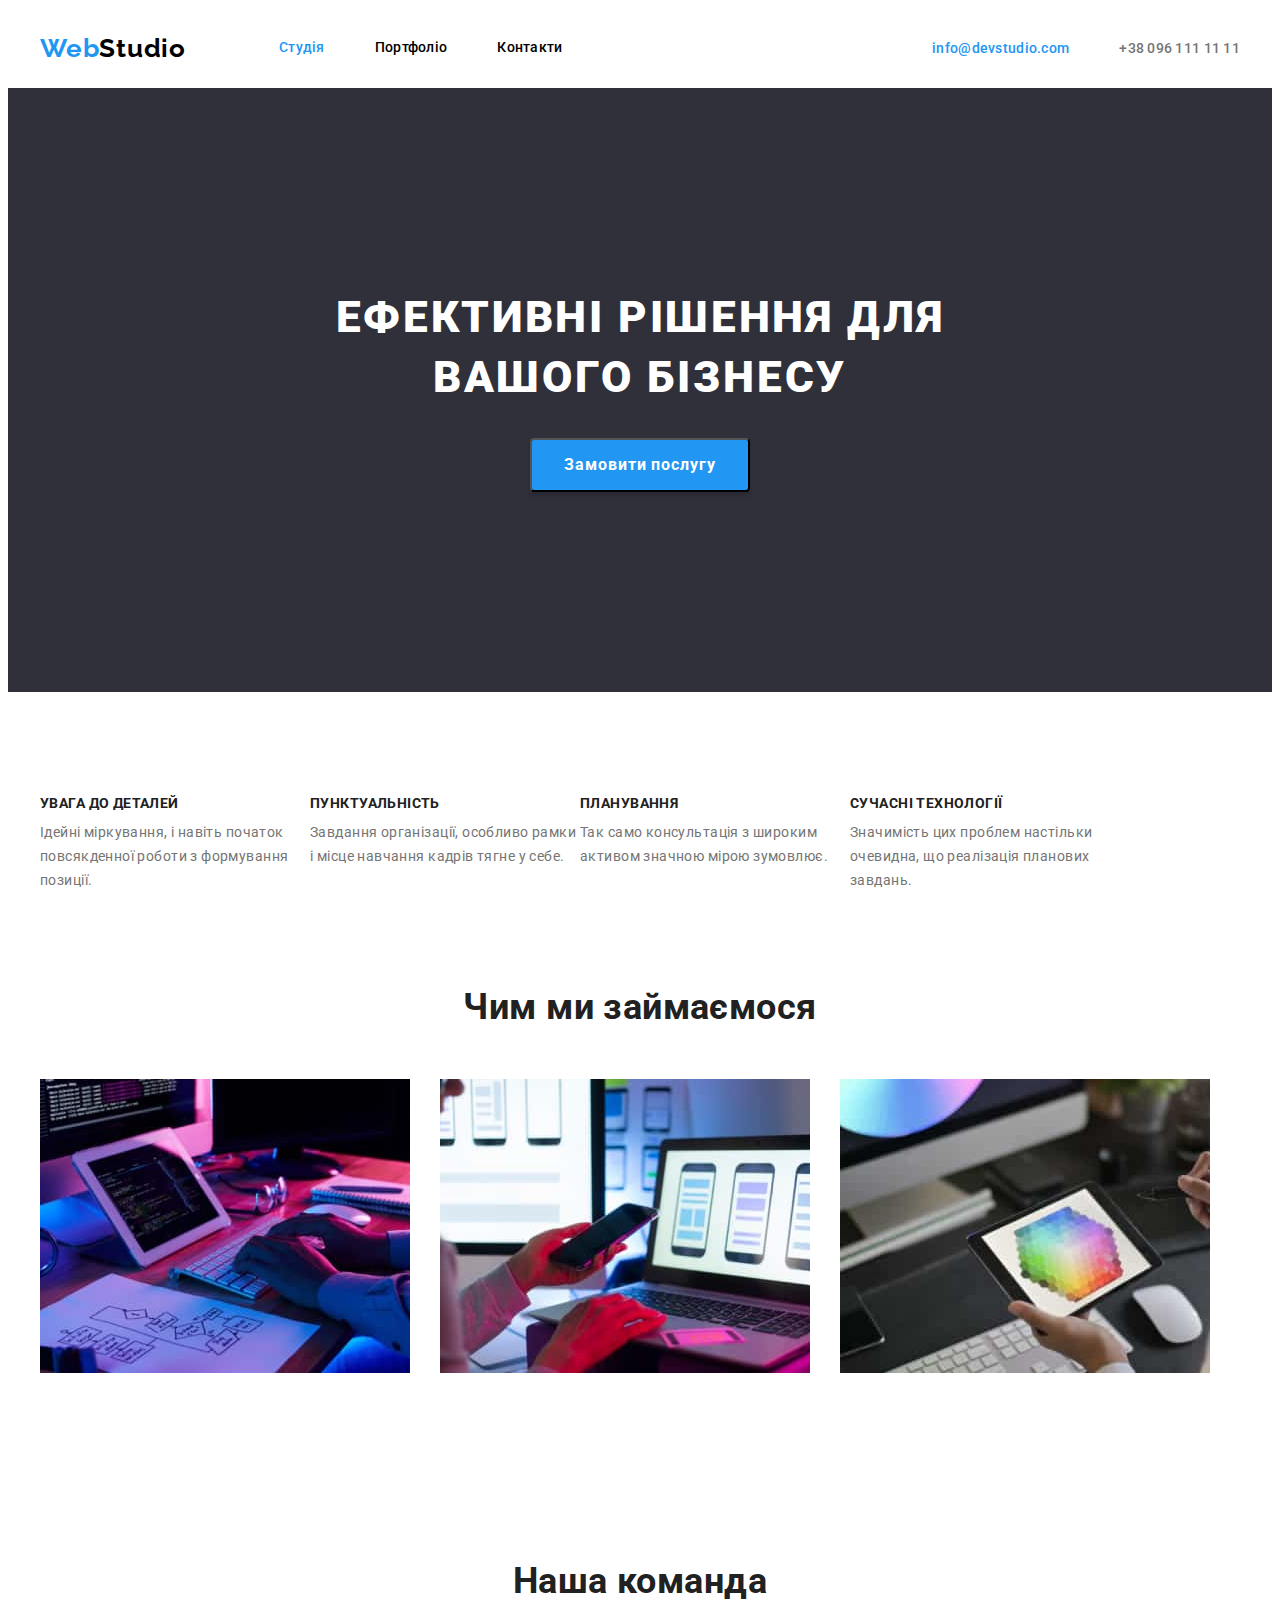
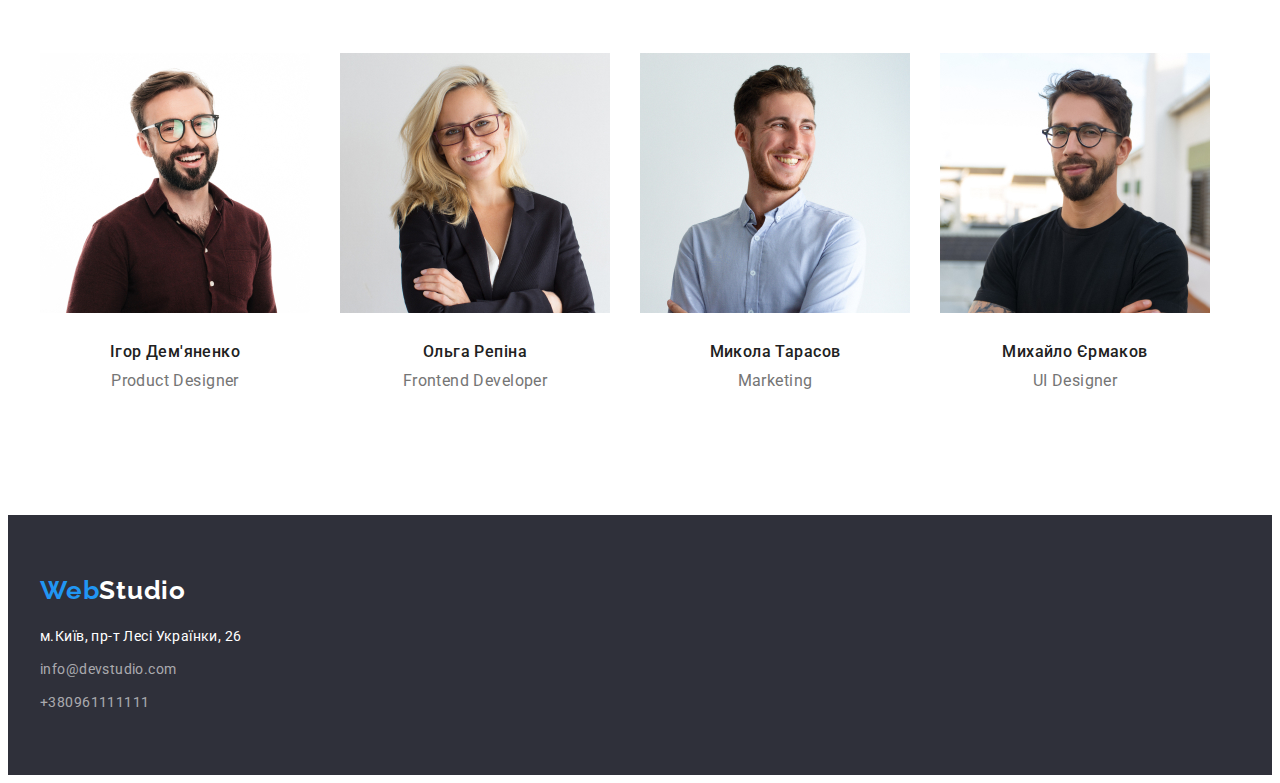
==== commit 8048c547: "padding" ====
--- a/index.html
+++ b/index.html
@@ -78,7 +78,7 @@
     </div>
     </section>
 <!-- чим ми займаємося -->
-<section class="section">
+<section class="section-about section">
     <div class="container">
    <h2 class="title title-about">Чим ми займаємося</h2>
    <ul class="list list-about">
--- a/CSS/stylesheet.css
+++ b/CSS/stylesheet.css
@@ -150,6 +150,11 @@
     color: var(--first-color);
     letter-spacing: 0.03em;
 }
+
+.navi-line{
+    border-bottom: 1px solid var(--portfolio-border);
+}
+
 /* .main-section */
 .main-section{
     background-color:var(--just-color); 
@@ -232,7 +237,9 @@
     text-align: center;
     margin-bottom: 50px;
 }
-
+.section-about{
+    padding-top: 0px;
+}
 /* команда */
 .title-team{
     text-align: center;
